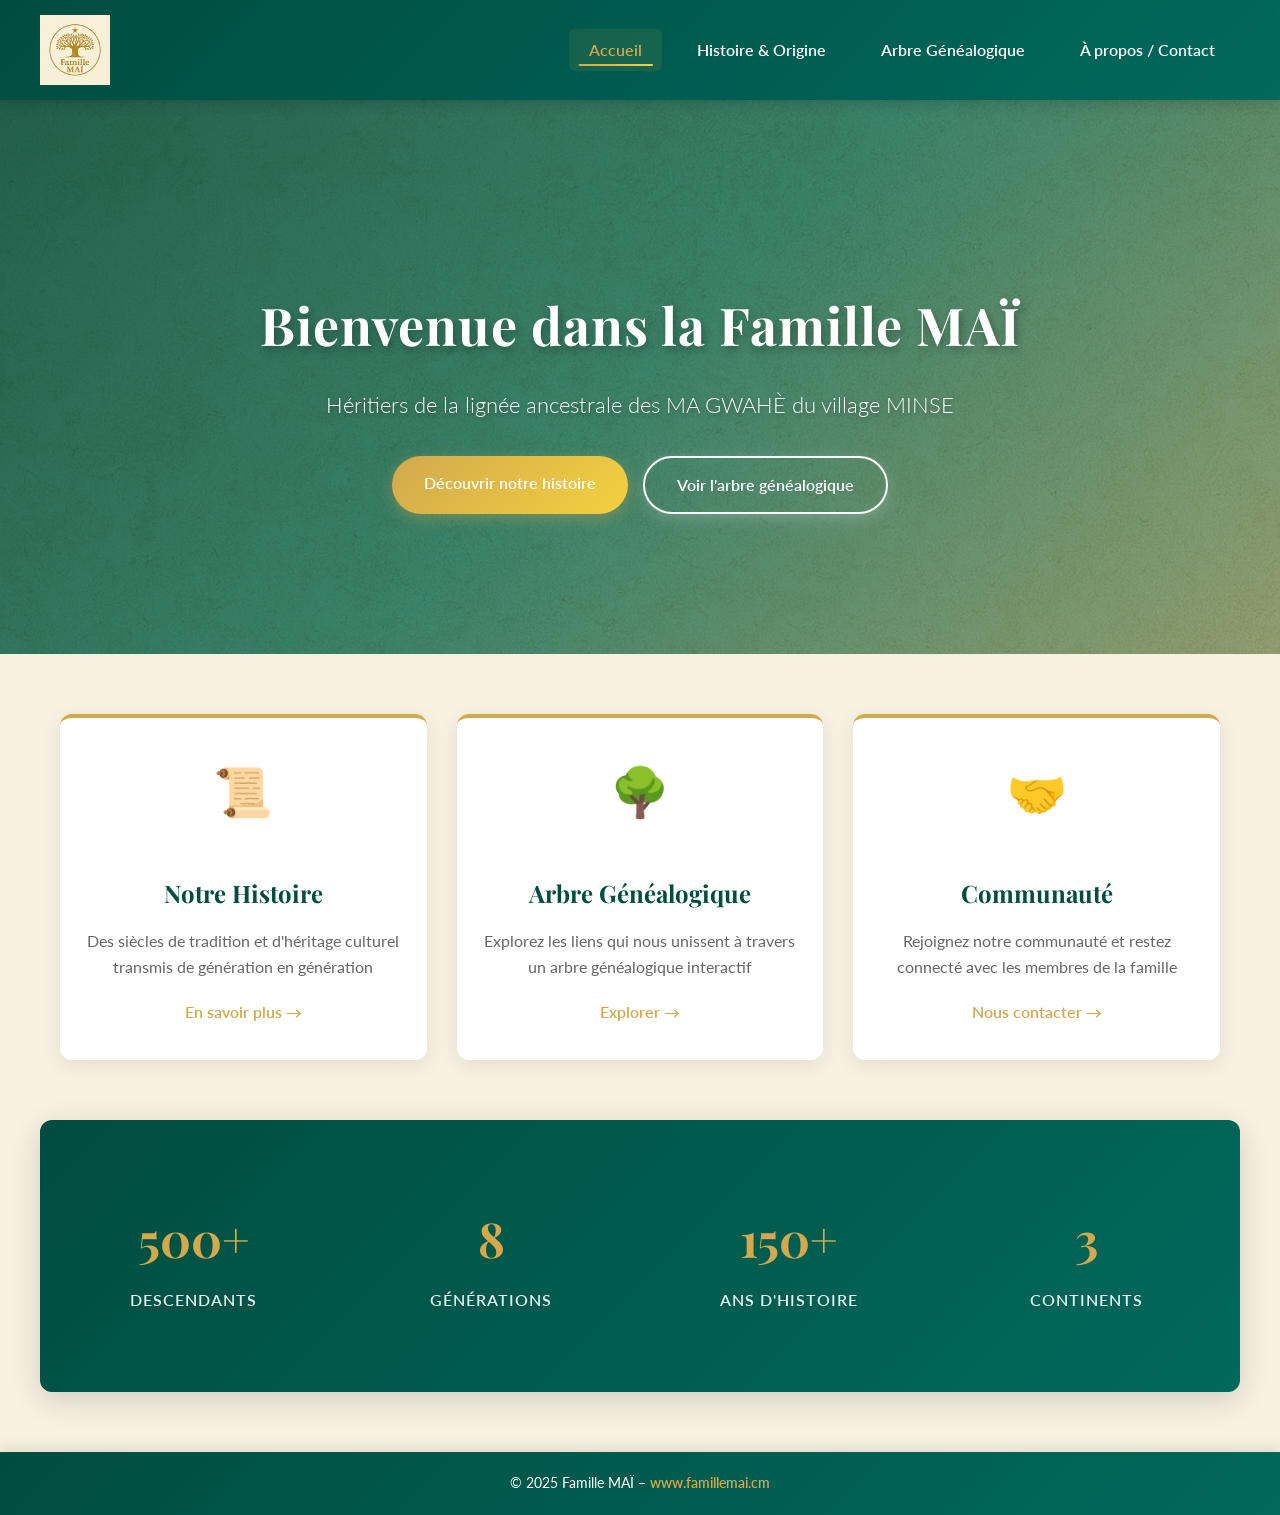
==== index.html @ f2f9d5d8 "Premier commit - Site web Famille MAÏ - Ajout de la page d'accueil avec présentation de la famille -" ====
<!DOCTYPE html>
<html lang="fr">
<head>
  <meta charset="UTF-8">
  <meta name="viewport" content="width=device-width, initial-scale=1.0">
  <title>Famille MAÏ – Accueil</title>
  <link rel="stylesheet" href="css/style.css">
</head>
<body>
  <header>
    <img src="images/logo-mai.png" alt="Logo Famille MAÏ" class="logo">
    <button class="menu-toggle" aria-label="Menu">
      <span></span>
      <span></span>
      <span></span>
    </button>
    <nav>
      <a href="index.html" class="active">Accueil</a>
      <a href="histoire.html">Histoire & Origine</a>
      <a href="arbre-cascade.html">Arbre Généalogique</a>
      <a href="contact.html">À propos / Contact</a>
    </nav>
  </header>

  <section class="hero fade-in">
    <h1>Bienvenue dans la Famille MAÏ</h1>
    <p>Héritiers de la lignée ancestrale des MA GWAHÈ du village MINSE</p>
    <div class="buttons">
      <a href="histoire.html" class="btn">Découvrir notre histoire</a>
      <a href="arbre-cascade.html" class="btn secondary">Voir l'arbre généalogique</a>
    </div>
  </section>

  <section class="features">
    <div class="feature-card fade-in">
      <div class="feature-icon">📜</div>
      <h3>Notre Histoire</h3>
      <p>Des siècles de tradition et d'héritage culturel transmis de génération en génération</p>
      <a href="histoire.html" class="feature-link">En savoir plus →</a>
    </div>
    <div class="feature-card fade-in">
      <div class="feature-icon">🌳</div>
      <h3>Arbre Généalogique</h3>
      <p>Explorez les liens qui nous unissent à travers un arbre généalogique interactif</p>
      <a href="arbre-cascade.html" class="feature-link">Explorer →</a>
    </div>
    <div class="feature-card fade-in">
      <div class="feature-icon">🤝</div>
      <h3>Communauté</h3>
      <p>Rejoignez notre communauté et restez connecté avec les membres de la famille</p>
      <a href="contact.html" class="feature-link">Nous contacter →</a>
    </div>
  </section>

  <section class="stats">
    <div class="stat-item">
      <div class="stat-number">500+</div>
      <div class="stat-label">Descendants</div>
    </div>
    <div class="stat-item">
      <div class="stat-number">8</div>
      <div class="stat-label">Générations</div>
    </div>
    <div class="stat-item">
      <div class="stat-number">150+</div>
      <div class="stat-label">Ans d'histoire</div>
    </div>
    <div class="stat-item">
      <div class="stat-number">3</div>
      <div class="stat-label">Continents</div>
    </div>
  </section>

  <footer>
    © 2025 Famille MAÏ – <a href="https://famillemai.cm">www.famillemai.cm</a>
  </footer>

  <script>
    // Header sticky effect
    window.addEventListener('scroll', () => {
      const header = document.querySelector('header');
      if (window.scrollY > 50) {
        header.classList.add('scrolled');
      } else {
        header.classList.remove('scrolled');
      }
    });

    // Menu hamburger
    const menuToggle = document.querySelector('.menu-toggle');
    const nav = document.querySelector('nav');

    menuToggle.addEventListener('click', () => {
      menuToggle.classList.toggle('active');
      nav.classList.toggle('active');
    });

    // Fermer le menu au clic sur un lien
    document.querySelectorAll('nav a').forEach(link => {
      link.addEventListener('click', () => {
        menuToggle.classList.remove('active');
        nav.classList.remove('active');
      });
    });

    // Intersection Observer pour les animations
    const observerOptions = {
      threshold: 0.1,
      rootMargin: '0px 0px -50px 0px'
    };

    const observer = new IntersectionObserver((entries) => {
      entries.forEach((entry, index) => {
        if (entry.isIntersecting) {
          setTimeout(() => {
            entry.target.style.opacity = '1';
            entry.target.style.transform = 'translateY(0)';
          }, index * 100);
        }
      });
    }, observerOptions);

    document.querySelectorAll('.fade-in').forEach((el) => {
      observer.observe(el);
    });

    document.querySelectorAll('.feature-card').forEach((el) => {
      observer.observe(el);
    });
  </script>
</body>
</html>
---- css/style.css ----
/* ---------- POLICES GOOGLE FONTS ---------- */
@import url('https://fonts.googleapis.com/css2?family=Playfair+Display:wght@400;600;700&family=Lato:wght@300;400;600;700&display=swap');

/* ---------- STYLE GLOBAL ---------- */
* {
  box-sizing: border-box;
}

body {
  margin: 0;
  font-family: "Lato", sans-serif;
  background-color: #f6f1e1;
  color: #3e3e3e;
  line-height: 1.6;
}

h1, h2, h3 {
  font-family: "Playfair Display", serif;
  font-weight: 700;
}

/* ---------- EN-TÊTE ---------- */
header {
  background: linear-gradient(135deg, #004d40 0%, #00695c 100%);
  color: white;
  display: flex;
  align-items: center;
  justify-content: space-between;
  padding: 15px 40px;
  flex-wrap: wrap;
  position: sticky;
  top: 0;
  z-index: 1000;
  box-shadow: 0 4px 12px rgba(0, 0, 0, 0.15);
  transition: all 0.3s ease;
}

header.scrolled {
  padding: 10px 40px;
  box-shadow: 0 6px 20px rgba(0, 0, 0, 0.25);
}

.logo {
  height: 70px;
  transition: transform 0.3s ease;
}

.logo:hover {
  transform: scale(1.05);
}

nav {
  display: flex;
  gap: 5px;
}

nav a {
  color: white;
  text-decoration: none;
  padding: 8px 20px;
  margin: 0 5px;
  font-weight: 600;
  position: relative;
  transition: all 0.3s ease;
  border-radius: 6px;
}

nav a::after {
  content: '';
  position: absolute;
  bottom: 5px;
  left: 50%;
  transform: translateX(-50%) scaleX(0);
  width: 80%;
  height: 2px;
  background: linear-gradient(90deg, #d2a94d, #f4d03f);
  transition: transform 0.3s ease;
}

nav a:hover {
  background-color: rgba(255, 255, 255, 0.1);
}

nav a:hover::after {
  transform: translateX(-50%) scaleX(1);
}

nav a.active {
  color: #d2a94d;
  background-color: rgba(210, 169, 77, 0.1);
}

nav a.active::after {
  transform: translateX(-50%) scaleX(1);
}

/* ---------- SECTION ACCUEIL ---------- */
.hero {
  text-align: center;
  background: url('../images/fond.jpg') center/cover no-repeat;
  color: #fff;
  padding: 140px 20px;
  position: relative;
  overflow: hidden;
}

.hero::before {
  content: '';
  position: absolute;
  top: 0;
  left: 0;
  right: 0;
  bottom: 0;
  background: linear-gradient(135deg, rgba(0, 77, 64, 0.85) 0%, rgba(0, 105, 92, 0.75) 50%, rgba(108, 139, 99, 0.7) 100%);
  z-index: 1;
}

.hero > * {
  position: relative;
  z-index: 2;
}

.hero h1 {
  font-size: 52px;
  margin-bottom: 15px;
  font-weight: 700;
  text-shadow: 2px 4px 8px rgba(0, 0, 0, 0.3);
  letter-spacing: 1px;
  animation: fadeInDown 1s ease-out;
}

.hero p {
  font-size: 22px;
  margin-bottom: 35px;
  font-weight: 300;
  text-shadow: 1px 2px 4px rgba(0, 0, 0, 0.3);
  max-width: 700px;
  margin-left: auto;
  margin-right: auto;
  line-height: 1.5;
}

@keyframes fadeInDown {
  from {
    opacity: 0;
    transform: translateY(-30px);
  }
  to {
    opacity: 1;
    transform: translateY(0);
  }
}

.buttons {
  display: flex;
  gap: 15px;
  justify-content: center;
  flex-wrap: wrap;
  margin-top: 30px;
}

.btn {
  background: linear-gradient(135deg, #d2a94d 0%, #f4d03f 100%);
  color: white;
  padding: 14px 32px;
  border-radius: 50px;
  text-decoration: none;
  font-weight: 600;
  font-size: 16px;
  transition: all 0.3s ease;
  display: inline-block;
  box-shadow: 0 4px 15px rgba(210, 169, 77, 0.4);
  position: relative;
  overflow: hidden;
}

.btn::before {
  content: '';
  position: absolute;
  top: 0;
  left: -100%;
  width: 100%;
  height: 100%;
  background: linear-gradient(90deg, transparent, rgba(255, 255, 255, 0.3), transparent);
  transition: left 0.5s ease;
}

.btn:hover::before {
  left: 100%;
}

.btn:hover {
  transform: translateY(-3px);
  box-shadow: 0 6px 25px rgba(210, 169, 77, 0.6);
}

.btn.secondary {
  background: transparent;
  border: 2px solid #fff;
  box-shadow: 0 4px 15px rgba(255, 255, 255, 0.2);
}

.btn.secondary:hover {
  background-color: rgba(255, 255, 255, 0.15);
  border-color: #d2a94d;
  box-shadow: 0 6px 25px rgba(255, 255, 255, 0.4);
}

/* ---------- CONTENU GÉNÉRAL ---------- */
main.contenu {
  max-width: 1200px;
  margin: 40px auto;
  padding: 50px 80px;
  line-height: 1.8;
  background: white;
  border-radius: 12px;
  box-shadow: 0 5px 20px rgba(0, 0, 0, 0.08);
}

main.contenu h1 {
  color: #004d40;
  font-size: 38px;
  margin-bottom: 20px;
  border-bottom: 3px solid #d2a94d;
  padding-bottom: 15px;
}

main.contenu h2 {
  color: #00695c;
  margin-top: 35px;
  font-size: 28px;
  position: relative;
  padding-left: 20px;
}

main.contenu h2::before {
  content: '';
  position: absolute;
  left: 0;
  top: 50%;
  transform: translateY(-50%);
  width: 5px;
  height: 70%;
  background: linear-gradient(180deg, #d2a94d, #f4d03f);
  border-radius: 3px;
}

main.contenu p {
  margin: 15px 0;
  color: #4a4a4a;
}

main.contenu a {
  color: #d2a94d;
  text-decoration: none;
  font-weight: 600;
  transition: all 0.3s ease;
  position: relative;
}

main.contenu a:hover {
  color: #bfa33b;
  text-decoration: underline;
}

/* ---------- PIED DE PAGE ---------- */
footer {
  text-align: center;
  background: linear-gradient(135deg, #004d40 0%, #00695c 100%);
  color: #fff;
  padding: 20px 0;
  margin-top: 60px;
  box-shadow: 0 -4px 12px rgba(0, 0, 0, 0.1);
  font-size: 14px;
}

footer a {
  color: #d2a94d;
  text-decoration: none;
  font-weight: 600;
  transition: color 0.3s ease;
}

footer a:hover {
  color: #f4d03f;
}

/* ---------- SECTIONS FEATURES ---------- */
.features {
  max-width: 1200px;
  margin: 60px auto;
  padding: 0 20px;
  display: grid;
  grid-template-columns: repeat(auto-fit, minmax(280px, 1fr));
  gap: 30px;
}

.feature-card {
  background: white;
  padding: 35px 25px;
  border-radius: 12px;
  box-shadow: 0 5px 20px rgba(0, 0, 0, 0.08);
  text-align: center;
  transition: all 0.3s ease;
  border-top: 4px solid #d2a94d;
}

.feature-card:hover {
  transform: translateY(-8px);
  box-shadow: 0 12px 35px rgba(0, 77, 64, 0.15);
}

.feature-icon {
  font-size: 48px;
  margin-bottom: 20px;
  display: inline-block;
  transition: transform 0.3s ease;
}

.feature-card:hover .feature-icon {
  transform: scale(1.15);
}

.feature-card h3 {
  color: #004d40;
  font-size: 24px;
  margin-bottom: 15px;
}

.feature-card p {
  color: #666;
  line-height: 1.6;
  margin-bottom: 20px;
}

.feature-link {
  color: #d2a94d;
  text-decoration: none;
  font-weight: 600;
  transition: all 0.3s ease;
}

.feature-link:hover {
  color: #bfa33b;
}

/* ---------- SECTION STATISTIQUES ---------- */
.stats {
  background: linear-gradient(135deg, #004d40 0%, #00695c 100%);
  padding: 60px 20px;
  margin: 60px 0;
  display: grid;
  grid-template-columns: repeat(auto-fit, minmax(200px, 1fr));
  gap: 30px;
  max-width: 1200px;
  margin-left: auto;
  margin-right: auto;
  border-radius: 12px;
  box-shadow: 0 8px 30px rgba(0, 0, 0, 0.15);
}

.stat-item {
  text-align: center;
  color: white;
  padding: 20px;
}

.stat-number {
  font-size: 48px;
  font-weight: 700;
  color: #d2a94d;
  margin-bottom: 10px;
  font-family: "Playfair Display", serif;
}

.stat-label {
  font-size: 16px;
  text-transform: uppercase;
  letter-spacing: 1px;
  color: rgba(255, 255, 255, 0.9);
  font-weight: 600;
}

/* ---------- ARBRE ---------- */
.chart {
  width: 100%;
  height: 900px;
  margin: 20px auto;
}

/* ---------- ANIMATION D’APPARITION ---------- */
.fade-in {
  opacity: 0;
  transform: translateY(20px);
  animation: fadeInUp 1s ease-out forwards;
}

@keyframes fadeInUp {
  to {
    opacity: 1;
    transform: translateY(0);
  }
}

/* ---------- MENU HAMBURGER ---------- */
.menu-toggle {
  display: none;
  flex-direction: column;
  gap: 5px;
  cursor: pointer;
  padding: 10px;
  background: transparent;
  border: none;
}

.menu-toggle span {
  width: 28px;
  height: 3px;
  background: white;
  border-radius: 3px;
  transition: all 0.3s ease;
}

.menu-toggle.active span:nth-child(1) {
  transform: rotate(45deg) translate(8px, 8px);
}

.menu-toggle.active span:nth-child(2) {
  opacity: 0;
}

.menu-toggle.active span:nth-child(3) {
  transform: rotate(-45deg) translate(8px, -8px);
}

/* ---------- RESPONSIVE DESIGN ---------- */
@media (max-width: 768px) {
  header {
    padding: 15px 20px;
  }

  .logo {
    height: 60px;
  }

  .menu-toggle {
    display: flex;
  }

  nav {
    position: fixed;
    top: 90px;
    left: 0;
    right: 0;
    background: linear-gradient(135deg, #004d40 0%, #00695c 100%);
    flex-direction: column;
    padding: 20px;
    box-shadow: 0 8px 20px rgba(0, 0, 0, 0.2);
    transform: translateY(-120%);
    transition: transform 0.3s ease;
    z-index: 999;
  }

  nav.active {
    transform: translateY(0);
  }

  nav a {
    padding: 15px 20px;
    margin: 5px 0;
    text-align: center;
    border-radius: 8px;
  }

  .hero {
    padding: 80px 20px;
  }

  .hero h1 {
    font-size: 36px;
  }

  .hero p {
    font-size: 18px;
  }

  .features {
    grid-template-columns: 1fr;
    padding: 0 20px;
    margin: 40px auto;
  }

  .stats {
    grid-template-columns: repeat(2, 1fr);
    margin: 40px 20px;
    padding: 40px 15px;
  }

  .stat-number {
    font-size: 36px;
  }

  main.contenu {
    padding: 30px 20px;
    margin: 20px;
  }

  main.contenu h1 {
    font-size: 28px;
  }

  main.contenu h2 {
    font-size: 22px;
  }

  .chart {
    width: 100%;
    overflow-x: scroll;
  }

  .btn {
    padding: 12px 24px;
    font-size: 15px;
  }
}
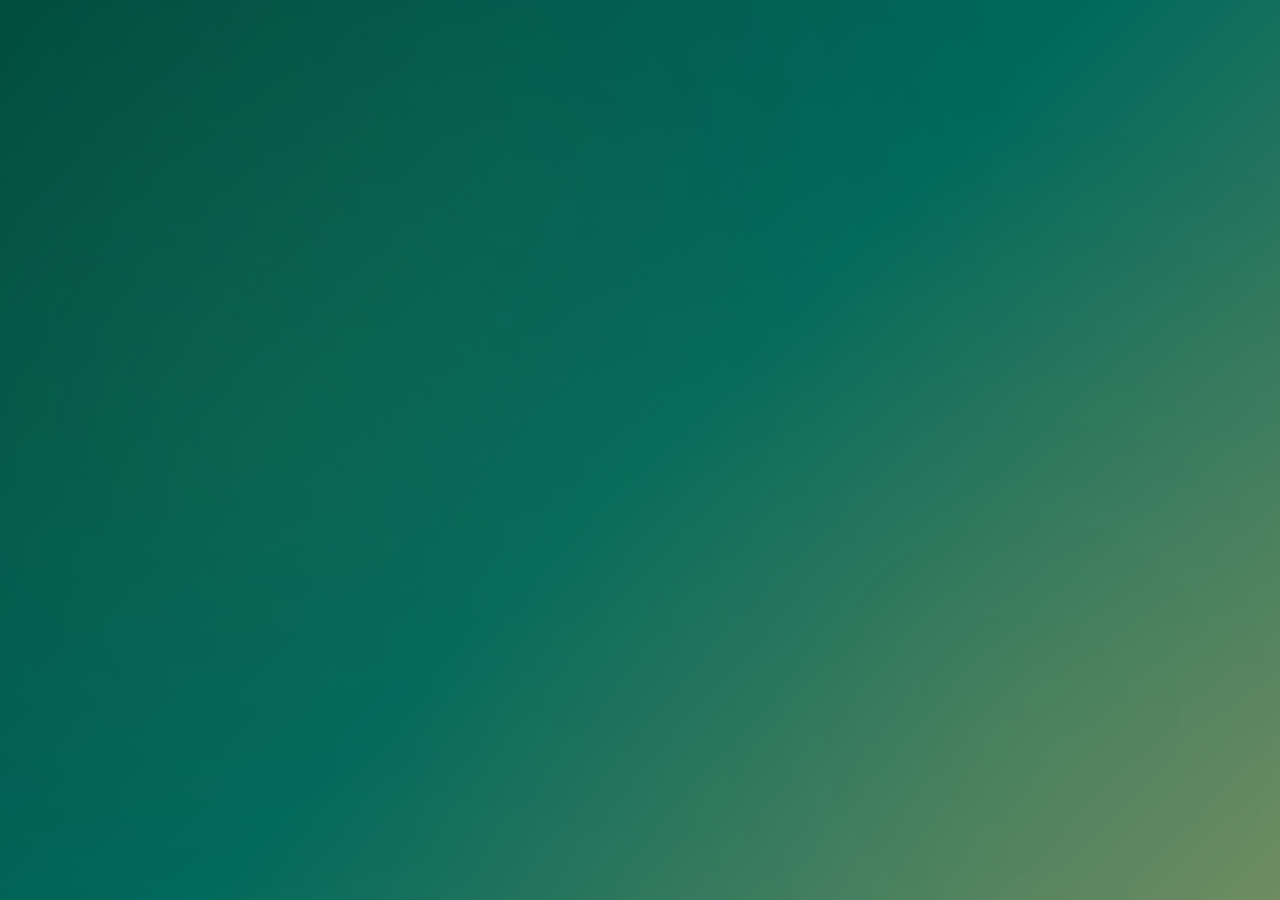
==== commit cc35b153: "Ajout d'index.html avec redirection automatique vers intro.html - Création d'un index.html pour GitH" ====
--- a/index.html
+++ b/index.html
@@ -3,130 +3,60 @@
 <head>
   <meta charset="UTF-8">
   <meta name="viewport" content="width=device-width, initial-scale=1.0">
-  <title>Famille MAÏ – Accueil</title>
-  <link rel="stylesheet" href="css/style.css">
+  <title>Famille MAÏ – Redirection...</title>
+  <link rel="icon" type="image/svg+xml" href="favicon.svg">
+  <meta http-equiv="refresh" content="0; url=intro.html">
+  <style>
+    body {
+      margin: 0;
+      padding: 0;
+      display: flex;
+      justify-content: center;
+      align-items: center;
+      min-height: 100vh;
+      background: linear-gradient(135deg, #004d40 0%, #00695c 50%, #6c8b63 100%);
+      font-family: 'Segoe UI', Tahoma, Geneva, Verdana, sans-serif;
+      color: white;
+    }
+    .loader {
+      text-align: center;
+    }
+    .spinner {
+      border: 4px solid rgba(255, 255, 255, 0.3);
+      border-top: 4px solid #f4d03f;
+      border-radius: 50%;
+      width: 60px;
+      height: 60px;
+      animation: spin 1s linear infinite;
+      margin: 0 auto 20px;
+    }
+    @keyframes spin {
+      0% { transform: rotate(0deg); }
+      100% { transform: rotate(360deg); }
+    }
+    h1 {
+      font-size: 24px;
+      margin: 0;
+      opacity: 0.9;
+    }
+    p {
+      margin: 10px 0 0 0;
+      font-size: 14px;
+      opacity: 0.7;
+    }
+  </style>
 </head>
 <body>
-  <header>
-    <img src="images/logo-mai.png" alt="Logo Famille MAÏ" class="logo">
-    <button class="menu-toggle" aria-label="Menu">
-      <span></span>
-      <span></span>
-      <span></span>
-    </button>
-    <nav>
-      <a href="index.html" class="active">Accueil</a>
-      <a href="histoire.html">Histoire & Origine</a>
-      <a href="arbre-cascade.html">Arbre Généalogique</a>
-      <a href="contact.html">À propos / Contact</a>
-    </nav>
-  </header>
-
-  <section class="hero fade-in">
-    <h1>Bienvenue dans la Famille MAÏ</h1>
-    <p>Héritiers de la lignée ancestrale des MA GWAHÈ du village MINSE</p>
-    <div class="buttons">
-      <a href="histoire.html" class="btn">Découvrir notre histoire</a>
-      <a href="arbre-cascade.html" class="btn secondary">Voir l'arbre généalogique</a>
-    </div>
-  </section>
-
-  <section class="features">
-    <div class="feature-card fade-in">
-      <div class="feature-icon">📜</div>
-      <h3>Notre Histoire</h3>
-      <p>Des siècles de tradition et d'héritage culturel transmis de génération en génération</p>
-      <a href="histoire.html" class="feature-link">En savoir plus →</a>
-    </div>
-    <div class="feature-card fade-in">
-      <div class="feature-icon">🌳</div>
-      <h3>Arbre Généalogique</h3>
-      <p>Explorez les liens qui nous unissent à travers un arbre généalogique interactif</p>
-      <a href="arbre-cascade.html" class="feature-link">Explorer →</a>
-    </div>
-    <div class="feature-card fade-in">
-      <div class="feature-icon">🤝</div>
-      <h3>Communauté</h3>
-      <p>Rejoignez notre communauté et restez connecté avec les membres de la famille</p>
-      <a href="contact.html" class="feature-link">Nous contacter →</a>
-    </div>
-  </section>
-
-  <section class="stats">
-    <div class="stat-item">
-      <div class="stat-number">500+</div>
-      <div class="stat-label">Descendants</div>
-    </div>
-    <div class="stat-item">
-      <div class="stat-number">8</div>
-      <div class="stat-label">Générations</div>
-    </div>
-    <div class="stat-item">
-      <div class="stat-number">150+</div>
-      <div class="stat-label">Ans d'histoire</div>
-    </div>
-    <div class="stat-item">
-      <div class="stat-number">3</div>
-      <div class="stat-label">Continents</div>
-    </div>
-  </section>
-
-  <footer>
-    © 2025 Famille MAÏ – <a href="https://famillemai.cm">www.famillemai.cm</a>
-  </footer>
-
+  <div class="loader">
+    <div class="spinner"></div>
+    <h1>Famille MAÏ</h1>
+    <p>Redirection en cours...</p>
+  </div>
   <script>
-    // Header sticky effect
-    window.addEventListener('scroll', () => {
-      const header = document.querySelector('header');
-      if (window.scrollY > 50) {
-        header.classList.add('scrolled');
-      } else {
-        header.classList.remove('scrolled');
-      }
-    });
-
-    // Menu hamburger
-    const menuToggle = document.querySelector('.menu-toggle');
-    const nav = document.querySelector('nav');
-
-    menuToggle.addEventListener('click', () => {
-      menuToggle.classList.toggle('active');
-      nav.classList.toggle('active');
-    });
-
-    // Fermer le menu au clic sur un lien
-    document.querySelectorAll('nav a').forEach(link => {
-      link.addEventListener('click', () => {
-        menuToggle.classList.remove('active');
-        nav.classList.remove('active');
-      });
-    });
-
-    // Intersection Observer pour les animations
-    const observerOptions = {
-      threshold: 0.1,
-      rootMargin: '0px 0px -50px 0px'
-    };
-
-    const observer = new IntersectionObserver((entries) => {
-      entries.forEach((entry, index) => {
-        if (entry.isIntersecting) {
-          setTimeout(() => {
-            entry.target.style.opacity = '1';
-            entry.target.style.transform = 'translateY(0)';
-          }, index * 100);
-        }
-      });
-    }, observerOptions);
-
-    document.querySelectorAll('.fade-in').forEach((el) => {
-      observer.observe(el);
-    });
-
-    document.querySelectorAll('.feature-card').forEach((el) => {
-      observer.observe(el);
-    });
+    // Redirection JavaScript en cas d'échec de la meta refresh
+    setTimeout(() => {
+      window.location.href = 'intro.html';
+    }, 100);
   </script>
 </body>
 </html>
